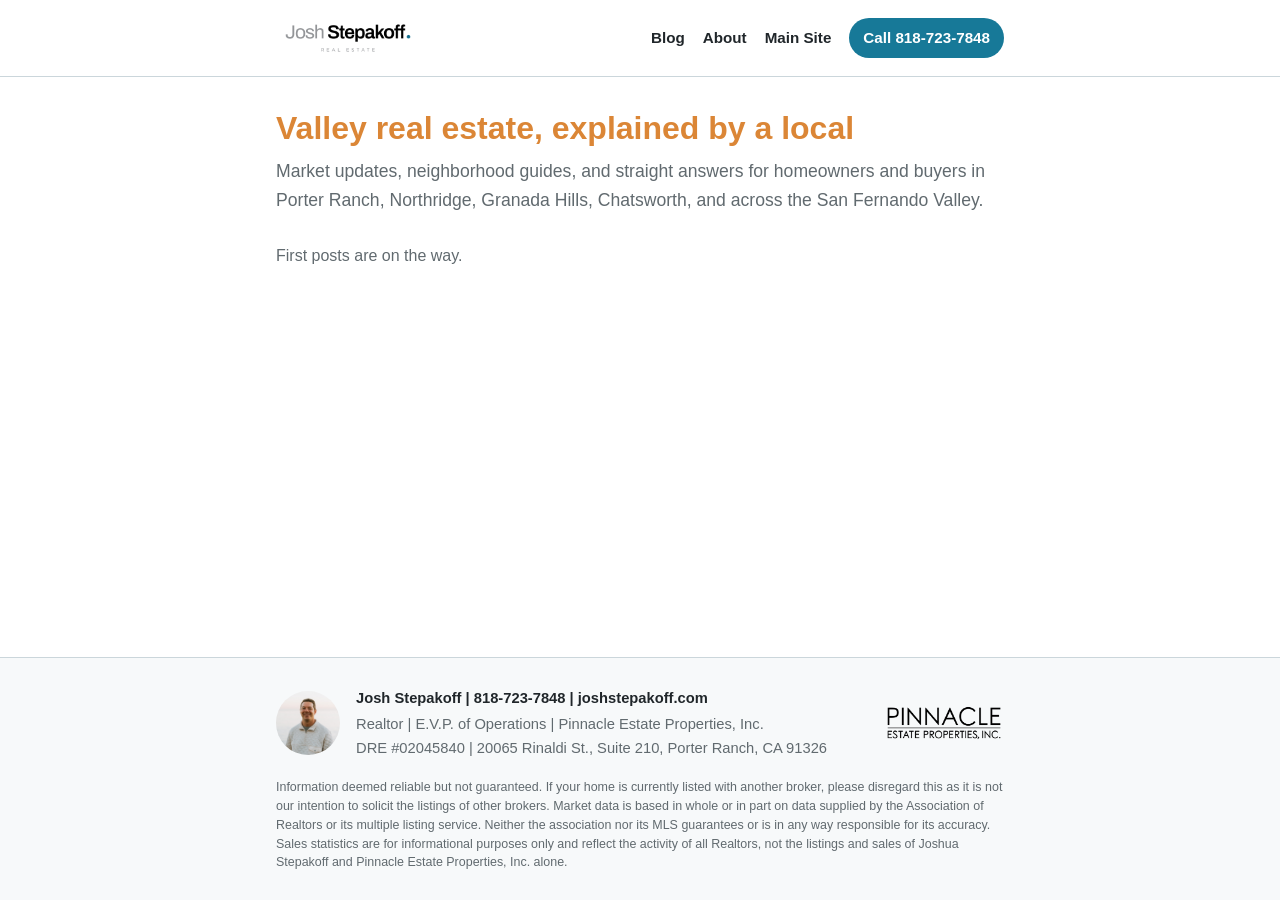
==== docs/index.html @ 02024766 "Launch blog.joshstepakoff.com" ====
<!doctype html>
<html lang="en">
<head>
  <meta charset="utf-8">
  <meta name="viewport" content="width=device-width, initial-scale=1">
  <title>San Fernando Valley Real Estate Blog | Josh Stepakoff</title>
  <meta name="description" content="San Fernando Valley real estate, explained by a local Realtor. Market updates, neighborhood guides, and practical advice for Porter Ranch, Northridge, Granada Hills, Chatsworth, and beyond.">
  <meta name="author" content="Josh Stepakoff">
  <link rel="canonical" href="https://blog.joshstepakoff.com/">
  <meta property="og:site_name" content="Josh Stepakoff Real Estate Blog">
  <meta property="og:title" content="San Fernando Valley Real Estate Blog | Josh Stepakoff">
  <meta property="og:description" content="San Fernando Valley real estate, explained by a local Realtor. Market updates, neighborhood guides, and practical advice for Porter Ranch, Northridge, Granada Hills, Chatsworth, and beyond.">
  <meta property="og:url" content="https://blog.joshstepakoff.com/">
  <meta property="og:type" content="website">
  <meta property="og:image" content="https://blog.joshstepakoff.com/assets/img/headshot.jpg">
  <meta name="twitter:card" content="summary">
  <link rel="alternate" type="application/rss+xml" title="Josh Stepakoff Real Estate Blog" href="https://blog.joshstepakoff.com/feed.xml">
  <link rel="stylesheet" href="/assets/css/style.css">
  <link rel="icon" href="/assets/img/logo.png">
  <script type="application/ld+json">{"@context": "https://schema.org", "@type": "RealEstateAgent", "@id": "https://joshstepakoff.com/#agent", "name": "Josh Stepakoff", "alternateName": "Joshua Stepakoff", "jobTitle": "Realtor", "url": "https://joshstepakoff.com", "image": "https://blog.joshstepakoff.com/assets/img/headshot.jpg", "telephone": "+18187237848", "address": {"@type": "PostalAddress", "streetAddress": "20065 Rinaldi St., Suite 210", "addressLocality": "Porter Ranch", "addressRegion": "CA", "postalCode": "91326", "addressCountry": "US"}, "areaServed": [{"@type": "Place", "name": "Porter Ranch, CA"}, {"@type": "Place", "name": "Northridge, CA"}, {"@type": "Place", "name": "Granada Hills, CA"}, {"@type": "Place", "name": "Chatsworth, CA"}, {"@type": "Place", "name": "San Fernando Valley, CA"}], "parentOrganization": {"@type": "RealEstateAgent", "name": "Pinnacle Estate Properties, Inc."}, "hasCredential": {"@type": "EducationalOccupationalCredential", "credentialCategory": "California DRE License", "identifier": "02045840"}, "sameAs": ["https://joshstepakoff.com", "https://prhomevalue.com", "https://www.instagram.com/jstepakoff/"]}</script>
  
  
</head>
<body>
  <header class="site-header">
    <div class="wrap header-row">
      <a class="brand" href="/"><img src="/assets/img/logo.png" alt="Josh Stepakoff Real Estate" class="brand-logo"></a>
      <nav class="nav">
        <a href="/">Blog</a>
        <a href="/about/">About</a>
        <a href="https://joshstepakoff.com">Main Site</a>
        <a class="nav-cta" href="tel:+18187237848">Call 818-723-7848</a>
      </nav>
    </div>
  </header>

  <main class="wrap">
<section class="intro">
  <h1>Valley real estate, explained by a local</h1>
  <p class="lede">Market updates, neighborhood guides, and straight answers for homeowners and buyers in Porter Ranch, Northridge, Granada Hills, Chatsworth, and across the San Fernando Valley.</p>
</section>
<section class="post-list">
  <p class="empty">First posts are on the way.</p>
</section>
  </main>

  <footer class="site-footer">
    <div class="wrap">
      <div class="footer-id">
        <img class="headshot" src="/assets/img/headshot.jpg" alt="Josh Stepakoff" loading="lazy">
        <div>
          <p class="footer-signature">Josh Stepakoff | <a href="tel:+18187237848">818-723-7848</a> | <a href="https://joshstepakoff.com">joshstepakoff.com</a></p>
          <p class="footer-meta">Realtor | E.V.P. of Operations | Pinnacle Estate Properties, Inc.</p>
          <p class="footer-meta">DRE #02045840 | 20065 Rinaldi St., Suite 210, Porter Ranch, CA 91326</p>
        </div>
        <img class="broker-logo" src="/assets/img/pinnacle-logo.png" alt="Pinnacle Estate Properties" loading="lazy">
      </div>
      <p class="footer-disclaimer">Information deemed reliable but not guaranteed. If your home is currently listed with another broker, please disregard this as it is not our intention to solicit the listings of other brokers. Market data is based in whole or in part on data supplied by the Association of Realtors or its multiple listing service. Neither the association nor its MLS guarantees or is in any way responsible for its accuracy. Sales statistics are for informational purposes only and reflect the activity of all Realtors, not the listings and sales of Joshua Stepakoff and Pinnacle Estate Properties, Inc. alone.</p>
    </div>
  </footer>
</body>
</html>
---- assets/css/style.css ----
:root {
  --teal: #177998;
  --teal-dark: #0f637e;
  --dark: #20262a;
  --gray: #616a6f;
  --orange: #db8636;
  --divider: #cbd6db;
  --bg: #ffffff;
  --soft: #f7f9fa;
  --radius: 10px;
}
* { box-sizing: border-box; }
html { -webkit-text-size-adjust: 100%; }
body {
  margin: 0;
  font-family: -apple-system, BlinkMacSystemFont, "Segoe UI", Roboto, Helvetica, Arial, sans-serif;
  color: var(--dark);
  background: var(--bg);
  line-height: 1.65;
  -webkit-font-smoothing: antialiased;
}
a { color: var(--teal); }
a:hover { color: var(--teal-dark); }
img { max-width: 100%; height: auto; }
.wrap { max-width: 760px; margin: 0 auto; padding: 0 16px; }

/* Header */
.site-header { border-bottom: 1px solid var(--divider); background: #fff; }
.header-row { display: flex; align-items: center; justify-content: space-between; gap: 16px; flex-wrap: wrap; padding-top: 14px; padding-bottom: 14px; }
.brand-logo { height: 48px; width: auto; display: block; }
.nav { display: flex; gap: 18px; align-items: center; flex-wrap: wrap; font-size: 0.95rem; }
.nav a { color: var(--dark); text-decoration: none; font-weight: 600; }
.nav a:hover { color: var(--teal); }
.nav .nav-cta { background: var(--teal); color: #fff; padding: 7px 14px; border-radius: 999px; }
.nav .nav-cta:hover { background: var(--teal-dark); color: #fff; }

main.wrap { padding-top: 32px; padding-bottom: 48px; }

/* Home */
.intro h1 { color: var(--orange); font-size: 2rem; line-height: 1.2; margin: 0 0 10px; }
.lede { color: var(--gray); font-size: 1.1rem; margin: 0 0 28px; }
.post-card { border-top: 1px solid var(--divider); padding: 22px 0; }
.post-card h2 { margin: 2px 0 4px; font-size: 1.35rem; line-height: 1.3; }
.post-card h2 a { color: var(--dark); text-decoration: none; }
.post-card h2 a:hover { color: var(--teal); }
.card-date { color: var(--gray); font-size: 0.88rem; margin: 0 0 8px; }
.read-more { font-weight: 600; text-decoration: none; }
.eyebrow { color: var(--orange); text-transform: uppercase; letter-spacing: 0.06em; font-size: 0.78rem; font-weight: 700; margin: 0; }
.empty { color: var(--gray); }

/* Post */
.post-header h1 { font-size: 2rem; line-height: 1.2; margin: 6px 0 8px; }
.byline { color: var(--gray); font-size: 0.95rem; margin: 0 0 24px; }
.post-body { font-size: 1.06rem; }
.post-body h2 { color: var(--teal-dark); font-size: 1.4rem; margin: 32px 0 8px; line-height: 1.3; }
.post-body h3 { font-size: 1.15rem; margin: 24px 0 6px; }
.post-body table { width: 100%; border-collapse: collapse; margin: 16px 0; font-size: 0.95rem; display: block; overflow-x: auto; }
.post-body th, .post-body td { text-align: left; padding: 8px 10px; border-bottom: 1px solid var(--divider); }
.post-body th { color: var(--gray); font-weight: 600; }
.post-body blockquote { margin: 20px 0; padding: 12px 16px; border-left: 4px solid var(--orange); background: var(--soft); }
.cta-box { margin: 40px 0 16px; padding: 22px; background: var(--soft); border-radius: var(--radius); border: 1px solid var(--divider); }
.cta-box h2 { margin: 0 0 6px; font-size: 1.2rem; color: var(--dark); }
.cta-links { display: flex; gap: 10px; flex-wrap: wrap; margin: 14px 0 0; }
.btn { display: inline-block; background: var(--orange); color: #fff; text-decoration: none; font-weight: 700; padding: 10px 18px; border-radius: 999px; }
.btn:hover { color: #fff; filter: brightness(0.95); }
.btn-ghost { background: transparent; color: var(--teal); border: 2px solid var(--teal); }
.btn-ghost:hover { color: var(--teal-dark); }
.back { margin-top: 24px; }
.about-photo { width: 160px; border-radius: 50%; float: right; margin: 0 0 12px 20px; }
.about h1 { color: var(--orange); }

/* Footer */
.site-footer { border-top: 1px solid var(--divider); background: var(--soft); padding: 28px 0; font-size: 0.92rem; }
.footer-id { display: flex; align-items: center; gap: 16px; flex-wrap: wrap; }
.headshot { width: 64px; height: 64px; border-radius: 50%; object-fit: cover; }
.footer-signature { font-weight: 700; margin: 0 0 2px; }
.footer-signature a { color: var(--dark); text-decoration: none; }
.footer-meta { color: var(--gray); margin: 0; }
.broker-logo { height: 40px; width: auto; margin-left: auto; }
.footer-disclaimer { color: var(--gray); font-size: 0.78rem; line-height: 1.5; margin: 18px 0 0; }

@media (max-width: 560px) {
  .intro h1, .post-header h1 { font-size: 1.6rem; }
  .nav { gap: 12px; font-size: 0.9rem; }
  .broker-logo { margin-left: 0; }
  .about-photo { float: none; display: block; margin: 0 auto 16px; }
}
.draft-flag { display:inline-block; background:#db8636; color:#fff; font-weight:700; font-size:.75rem; padding:3px 10px; border-radius:999px; letter-spacing:.06em; margin:0 0 8px; }
body { min-height: 100vh; display: flex; flex-direction: column; }
main.wrap { flex: 1; width: 100%; }
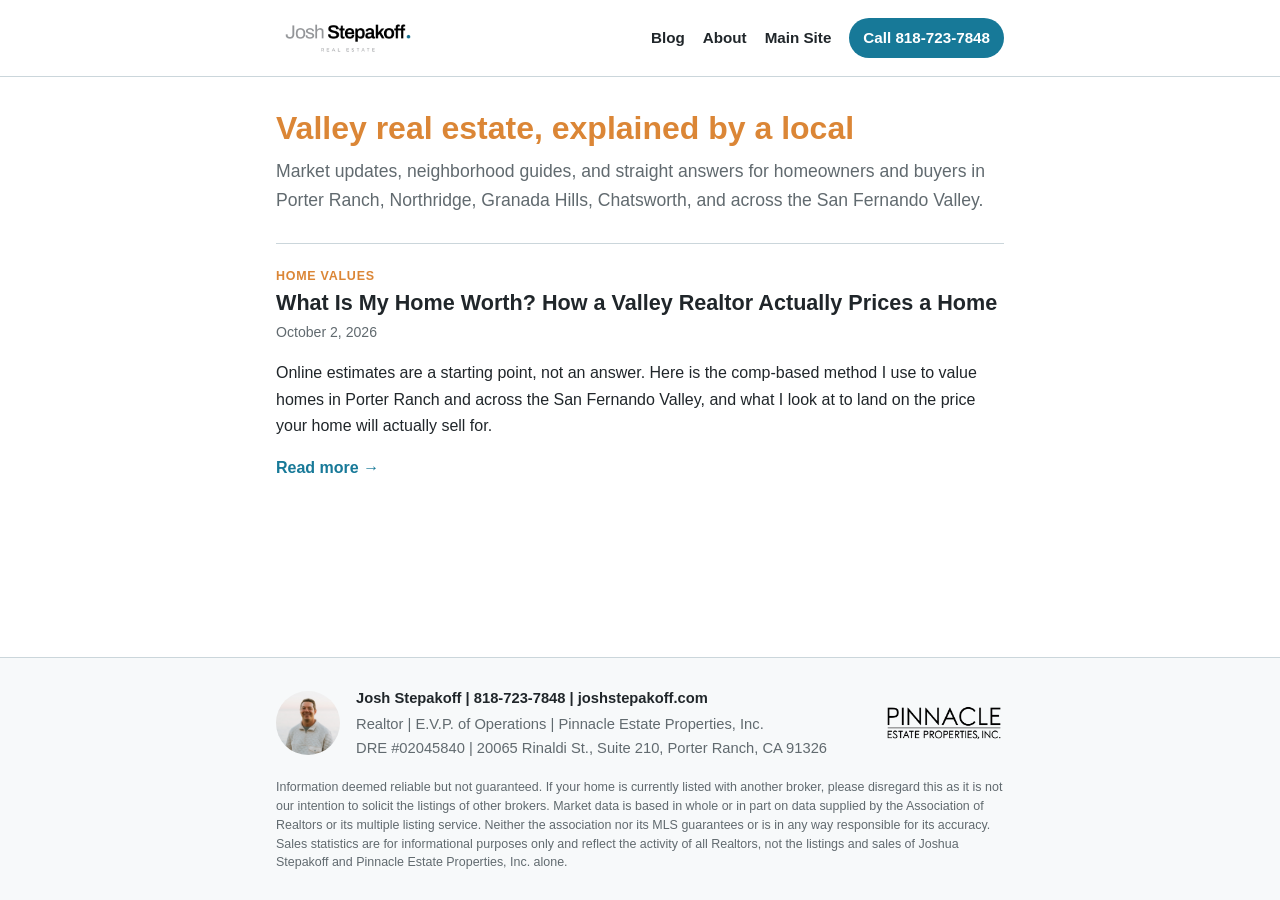
==== commit 65606ec7: "Publish: What Is My Home Worth?" ====
--- a/docs/index.html
+++ b/docs/index.html
@@ -40,7 +40,13 @@
   <p class="lede">Market updates, neighborhood guides, and straight answers for homeowners and buyers in Porter Ranch, Northridge, Granada Hills, Chatsworth, and across the San Fernando Valley.</p>
 </section>
 <section class="post-list">
-  <p class="empty">First posts are on the way.</p>
+  <article class="post-card">
+    <p class="eyebrow">Home Values</p>
+    <h2><a href="/what-is-my-valley-home-worth/">What Is My Home Worth? How a Valley Realtor Actually Prices a Home</a></h2>
+    <p class="card-date">October 2, 2026</p>
+    <p>Online estimates are a starting point, not an answer. Here is the comp-based method I use to value homes in Porter Ranch and across the San Fernando Valley, and what I look at to land on the price your home will actually sell for.</p>
+    <a class="read-more" href="/what-is-my-valley-home-worth/">Read more &rarr;</a>
+  </article>
 </section>
   </main>
 
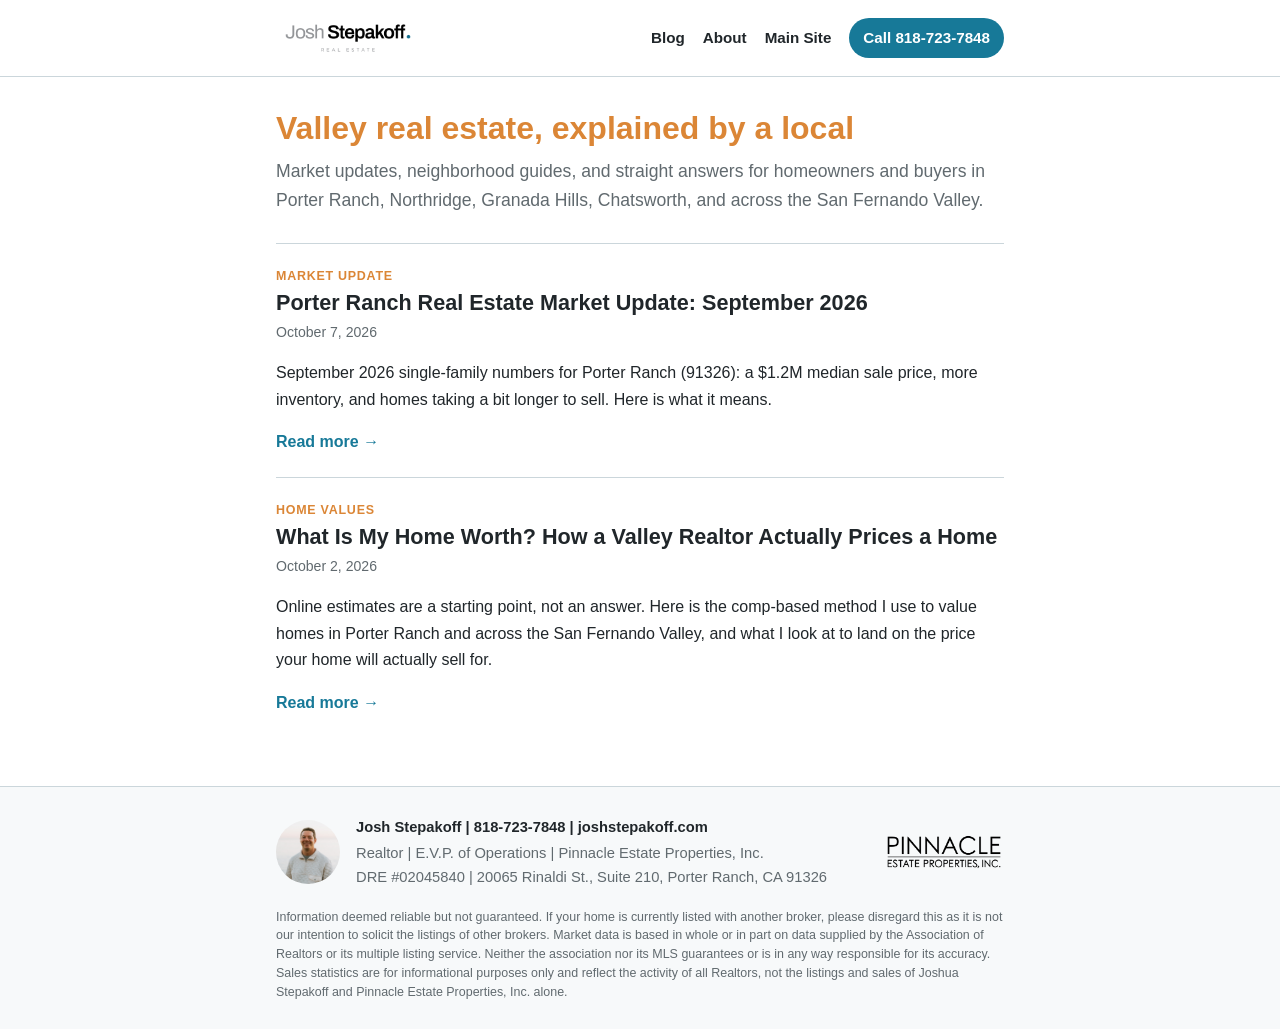
==== commit 6cc4a3f2: "Publish: Porter Ranch Real Estate Market Update: September 2026 Co-Authored-By: Claude Opus 5.5 <nor" ====
--- a/docs/index.html
+++ b/docs/index.html
@@ -41,6 +41,13 @@
 </section>
 <section class="post-list">
   <article class="post-card">
+    <p class="eyebrow">Market Update</p>
+    <h2><a href="/porter-ranch-market-update-september-2026/">Porter Ranch Real Estate Market Update: September 2026</a></h2>
+    <p class="card-date">October 7, 2026</p>
+    <p>September 2026 single-family numbers for Porter Ranch (91326): a $1.2M median sale price, more inventory, and homes taking a bit longer to sell. Here is what it means.</p>
+    <a class="read-more" href="/porter-ranch-market-update-september-2026/">Read more &rarr;</a>
+  </article>
+  <article class="post-card">
     <p class="eyebrow">Home Values</p>
     <h2><a href="/what-is-my-valley-home-worth/">What Is My Home Worth? How a Valley Realtor Actually Prices a Home</a></h2>
     <p class="card-date">October 2, 2026</p>
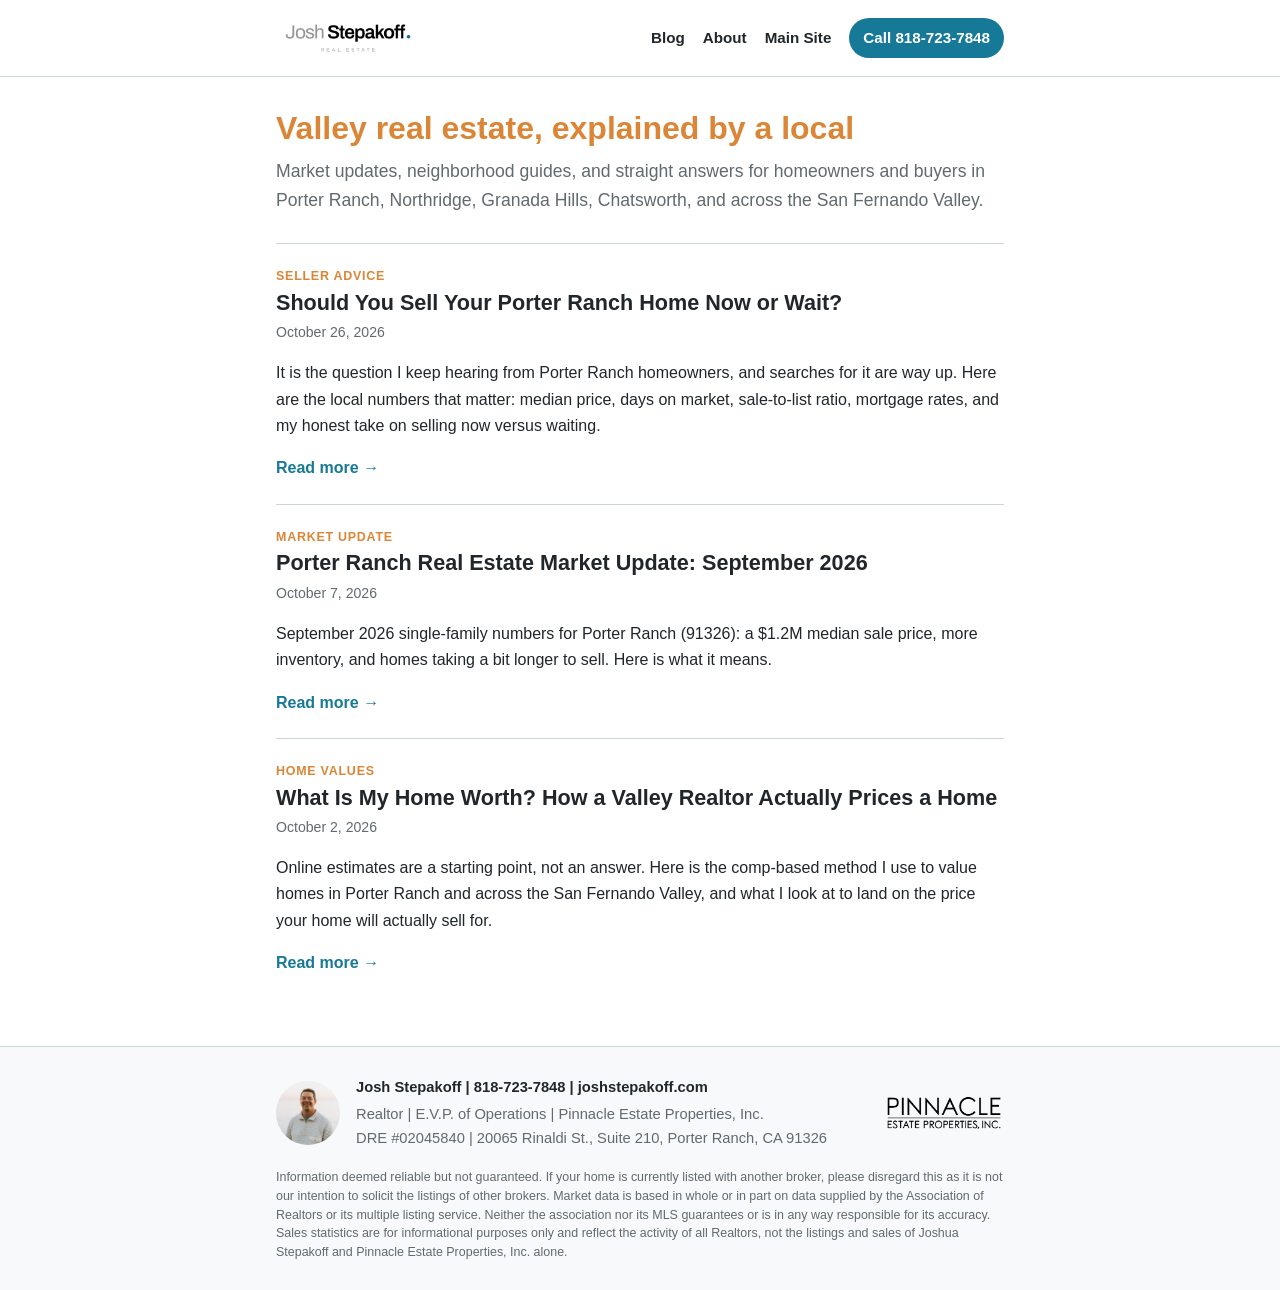
==== commit 1359fdc7: "Publish post: Should You Sell Your Porter Ranch Home Now or Wait?" ====
--- a/docs/index.html
+++ b/docs/index.html
@@ -41,6 +41,13 @@
 </section>
 <section class="post-list">
   <article class="post-card">
+    <p class="eyebrow">Seller Advice</p>
+    <h2><a href="/should-you-sell-your-porter-ranch-home-now-or-wait/">Should You Sell Your Porter Ranch Home Now or Wait?</a></h2>
+    <p class="card-date">October 26, 2026</p>
+    <p>It is the question I keep hearing from Porter Ranch homeowners, and searches for it are way up. Here are the local numbers that matter: median price, days on market, sale-to-list ratio, mortgage rates, and my honest take on selling now versus waiting.</p>
+    <a class="read-more" href="/should-you-sell-your-porter-ranch-home-now-or-wait/">Read more &rarr;</a>
+  </article>
+  <article class="post-card">
     <p class="eyebrow">Market Update</p>
     <h2><a href="/porter-ranch-market-update-september-2026/">Porter Ranch Real Estate Market Update: September 2026</a></h2>
     <p class="card-date">October 7, 2026</p>
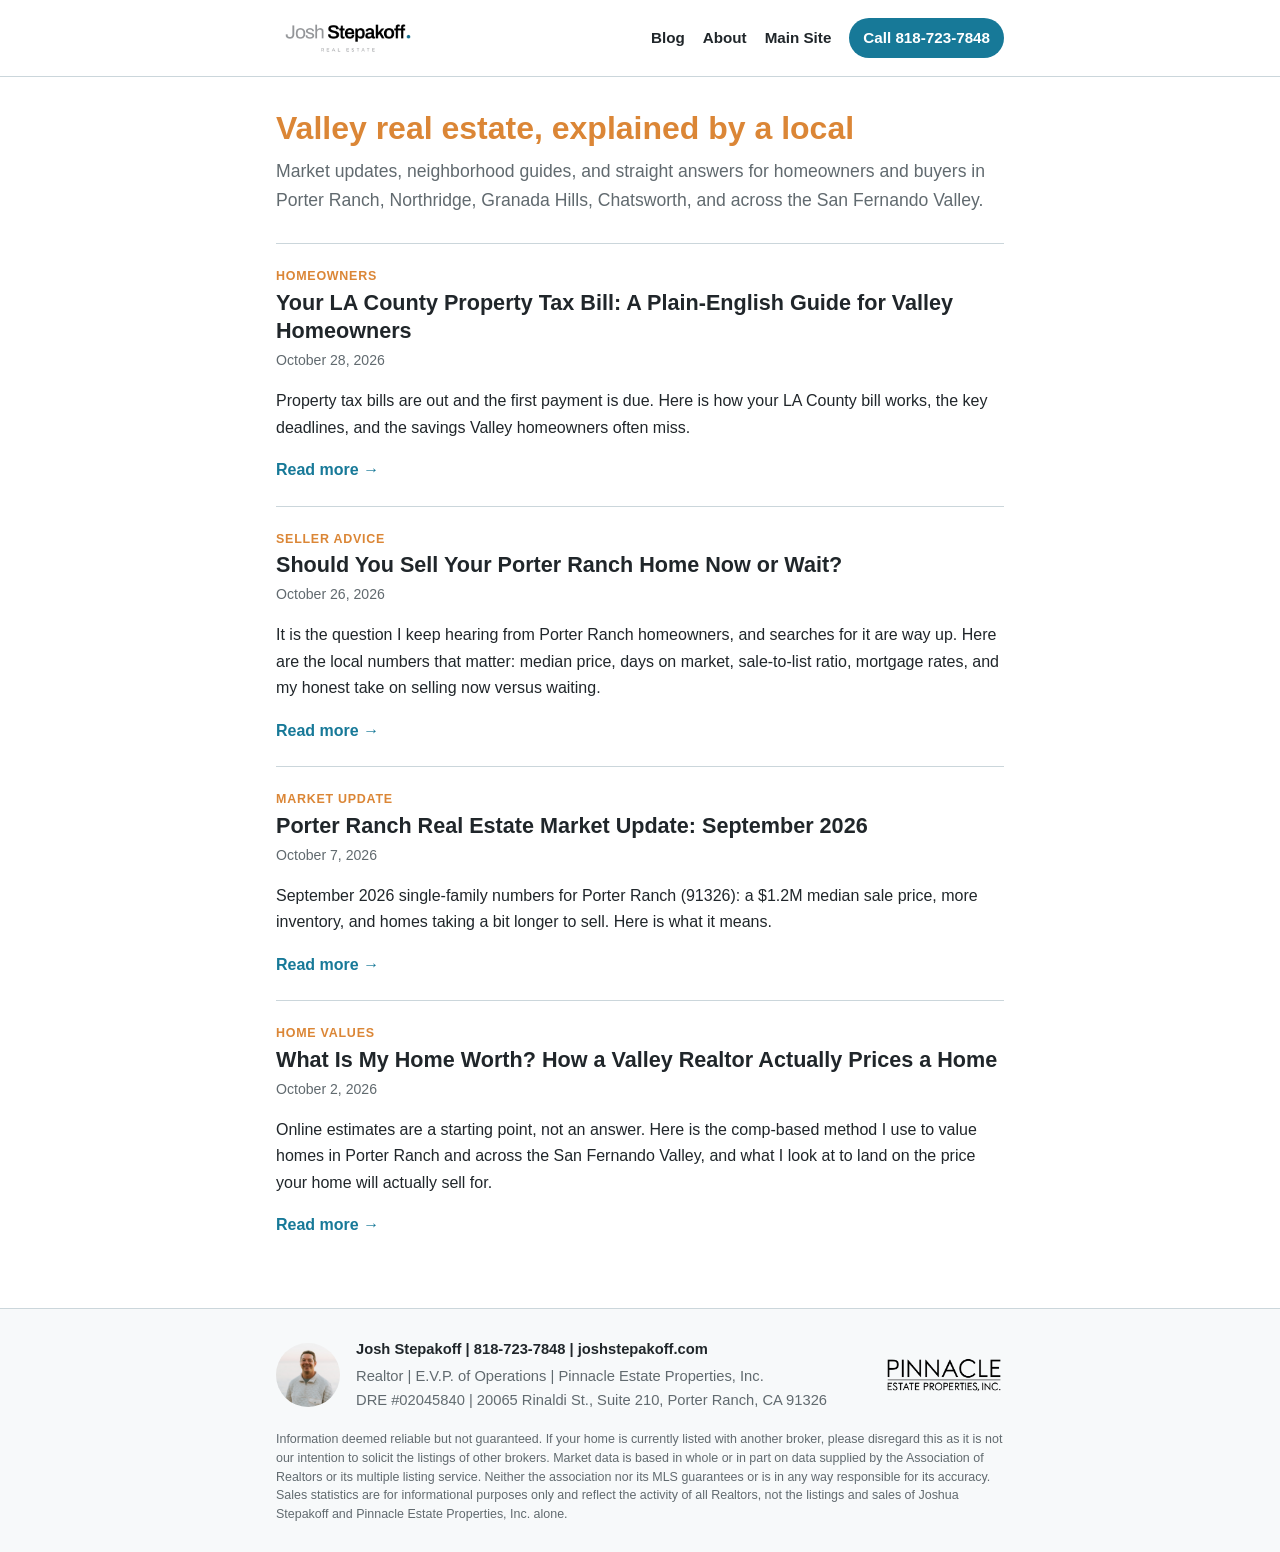
==== commit 38e58be8: "Publish post: Your LA County Property Tax Bill: A Plain-English Guide for Valley Homeowners" ====
--- a/docs/index.html
+++ b/docs/index.html
@@ -41,6 +41,13 @@
 </section>
 <section class="post-list">
   <article class="post-card">
+    <p class="eyebrow">Homeowners</p>
+    <h2><a href="/la-county-property-tax-guide-valley-homeowners/">Your LA County Property Tax Bill: A Plain-English Guide for Valley Homeowners</a></h2>
+    <p class="card-date">October 28, 2026</p>
+    <p>Property tax bills are out and the first payment is due. Here is how your LA County bill works, the key deadlines, and the savings Valley homeowners often miss.</p>
+    <a class="read-more" href="/la-county-property-tax-guide-valley-homeowners/">Read more &rarr;</a>
+  </article>
+  <article class="post-card">
     <p class="eyebrow">Seller Advice</p>
     <h2><a href="/should-you-sell-your-porter-ranch-home-now-or-wait/">Should You Sell Your Porter Ranch Home Now or Wait?</a></h2>
     <p class="card-date">October 26, 2026</p>
